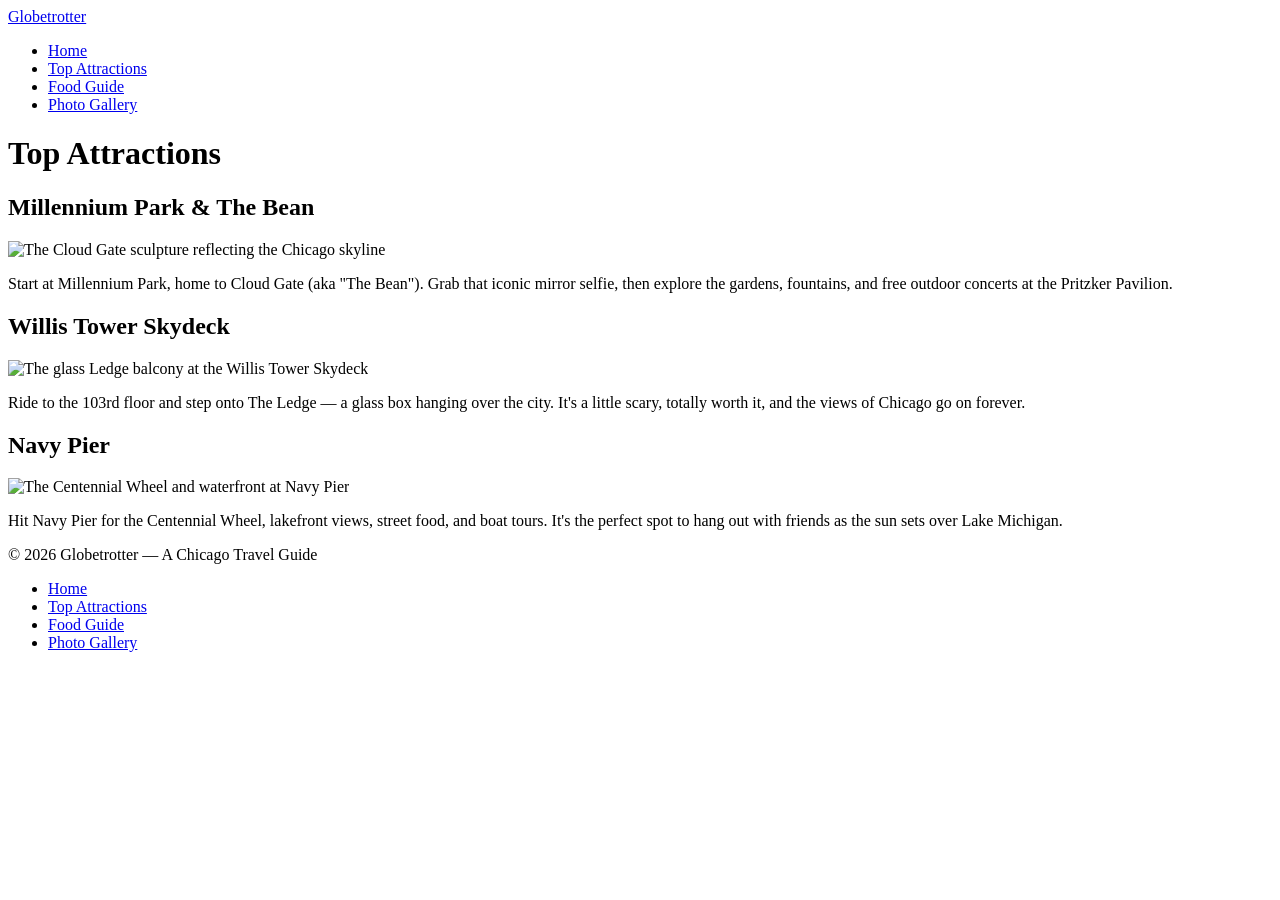
==== attractions.html @ 41d66495 "Step 1 completed with HTML skeleton" ====
<!DOCTYPE html>
<html lang="en">
  <head>
    <meta charset="UTF-8" />
    <meta name="viewport" content="width=device-width, initial-scale=1.0" />
    <title>Globetrotter | Top Attractions</title>
  </head>
  <body>
    <!-- Navigation bar -->
    <nav class="navbar">
      <a href="index.html" class="nav-logo">Globetrotter</a>
      <ul class="nav-links">
        <li><a href="index.html">Home</a></li>
        <li><a href="attractions.html">Top Attractions</a></li>
        <li><a href="food.html">Food Guide</a></li>
        <li><a href="gallery.html">Photo Gallery</a></li>
      </ul>
    </nav>

    <!-- Page title -->
    <header class="page-header">
      <h1>Top Attractions</h1>
    </header>

    <!-- Attraction rows: image card + text card, alternating -->
    <section class="attractions" aria-label="Top Chicago attractions">
      <!-- 1: image card left, text card right -->
      <article class="attraction-row">
        <div class="card card-media">
          <h2>Millennium Park &amp; The Bean</h2>
          <img
            src="images/cloud-gate.jpg"
            alt="The Cloud Gate sculpture reflecting the Chicago skyline"
          />
        </div>
        <div class="card card-text">
          <p>
            Start at Millennium Park, home to Cloud Gate (aka "The Bean"). Grab
            that iconic mirror selfie, then explore the gardens, fountains, and
            free outdoor concerts at the Pritzker Pavilion.
          </p>
        </div>
      </article>

      <!-- 2: text card left, image card right -->
      <article class="attraction-row attraction-row--reverse">
        <div class="card card-media">
          <h2>Willis Tower Skydeck</h2>
          <img
            src="images/willis-tower.jpg"
            alt="The glass Ledge balcony at the Willis Tower Skydeck"
          />
        </div>
        <div class="card card-text">
          <p>
            Ride to the 103rd floor and step onto The Ledge — a glass box
            hanging over the city. It's a little scary, totally worth it, and
            the views of Chicago go on forever.
          </p>
        </div>
      </article>

      <!-- 3: image card left, text card right -->
      <article class="attraction-row">
        <div class="card card-media">
          <h2>Navy Pier</h2>
          <img
            src="images/navy-pier.jpg"
            alt="The Centennial Wheel and waterfront at Navy Pier"
          />
        </div>
        <div class="card card-text">
          <p>
            Hit Navy Pier for the Centennial Wheel, lakefront views, street
            food, and boat tours. It's the perfect spot to hang out with friends
            as the sun sets over Lake Michigan.
          </p>
        </div>
      </article>
    </section>

    <!-- Footer -->
    <footer class="footer">
      <p>&copy; 2026 Globetrotter — A Chicago Travel Guide</p>
      <ul class="footer-links">
        <li><a href="index.html">Home</a></li>
        <li><a href="attractions.html">Top Attractions</a></li>
        <li><a href="food.html">Food Guide</a></li>
        <li><a href="gallery.html">Photo Gallery</a></li>
      </ul>
    </footer>
  </body>
</html>
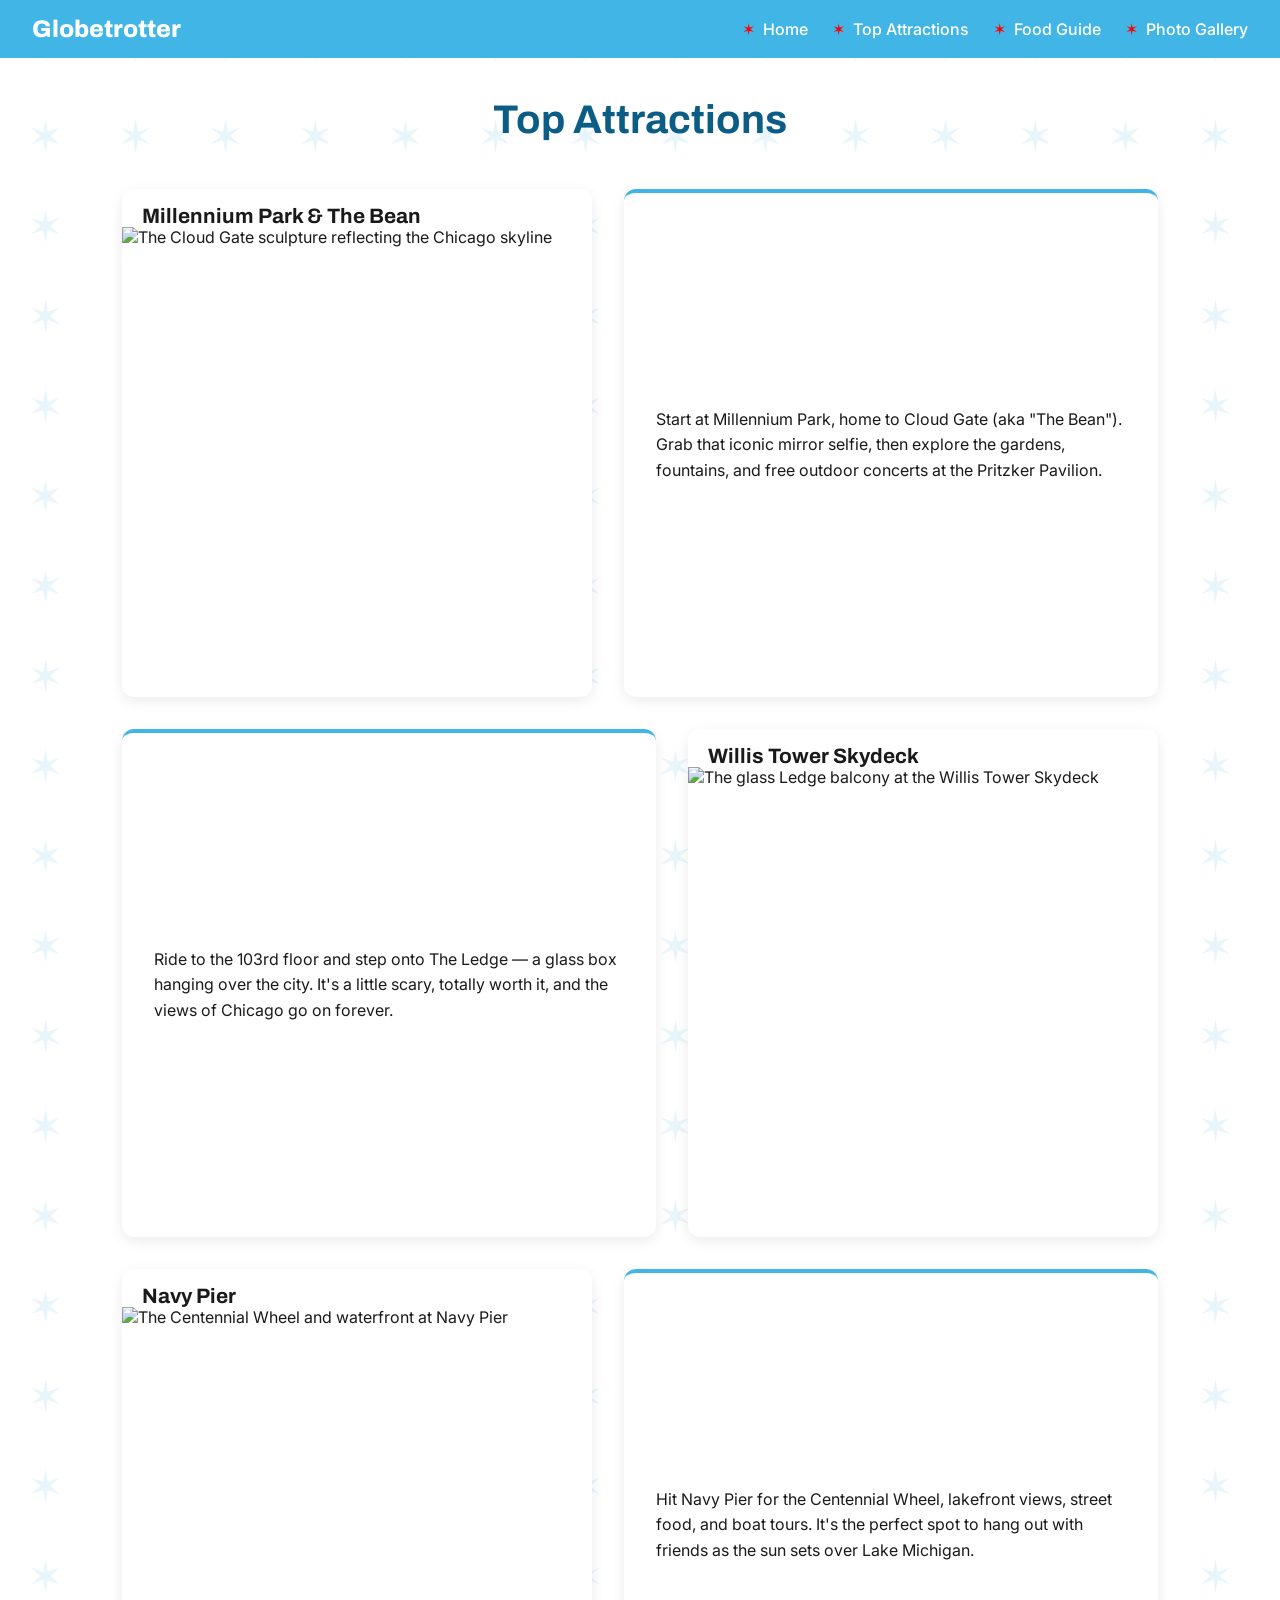
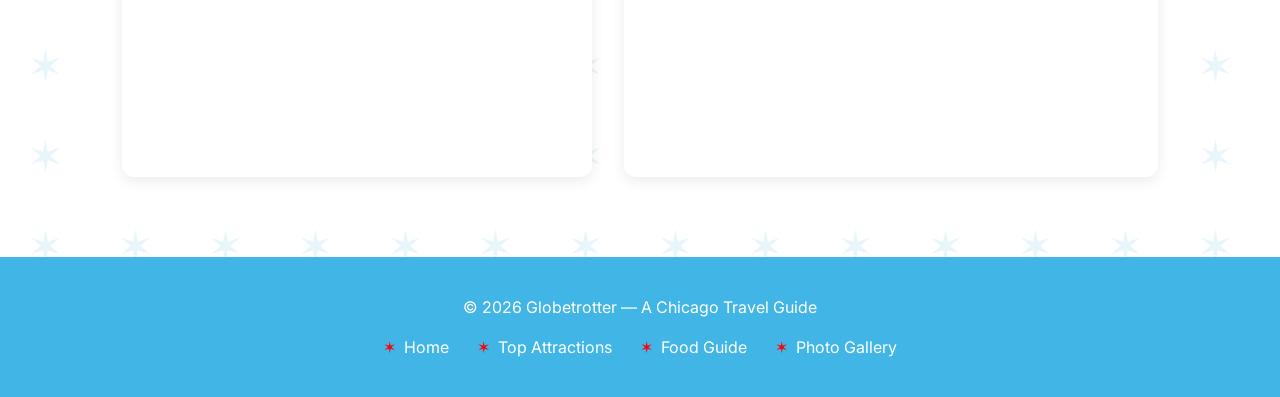
==== commit ef6bb6d2: "Milestone 3 completed" ====
--- a/attractions.html
+++ b/attractions.html
@@ -4,6 +4,7 @@
     <meta charset="UTF-8" />
     <meta name="viewport" content="width=device-width, initial-scale=1.0" />
     <title>Globetrotter | Top Attractions</title>
+    <link rel="stylesheet" href="styles.css" />
   </head>
   <body>
     <!-- Navigation bar -->
--- a/styles.css
+++ b/styles.css
@@ -0,0 +1,369 @@
+@import url("https://fonts.googleapis.com/css2?family=Archivo:wght@600;700;800&family=Inter:wght@400;500;700&display=swap");
+
+/* ==========================================================================
+   Globetrotter — Chicago Travel Guide
+   Color palette inspired by the Chicago flag:
+   light blue stripes, white field, and red six-pointed stars.
+   ========================================================================== */
+
+:root {
+  /* Chicago flag colors */
+  --chicago-blue: #41b6e6; /* flag light blue — primary brand color */
+  --chicago-blue-dark: #0b5d85; /* deeper blue — hover/accent shade */
+  --chicago-red: #ff0000;  /* flag star red — bold accent */
+  --white: #ffffff;        /* flag white field — backgrounds */
+
+  /* Supporting neutrals */
+  --ink: #1a1a1a;          /* dark text for readability */
+  --light-blue-tint: #eaf7fd; /* soft blue for section backgrounds */
+  --gray: #5a5a5a;         /* muted text / captions */
+
+  /* Typography — Archivo for headings (bold, urban), Inter for body (clean) */
+  --font-heading: "Archivo", sans-serif;
+  --font-body: "Inter", sans-serif;
+}
+
+* {
+  box-sizing: border-box;
+}
+
+body {
+  margin: 0;
+  font-family: var(--font-body);
+  color: var(--ink);
+  background-color: var(--white);
+  /* Repeating six-pointed Chicago-flag star pattern (subtle) */
+  background-image: url("data:image/svg+xml,%3Csvg xmlns='http://www.w3.org/2000/svg' width='90' height='90'%3E%3Ctext x='45' y='62' font-family='sans-serif' font-size='44' text-anchor='middle' fill='%2341b6e6' fill-opacity='0.12'%3E%E2%9C%B6%3C/text%3E%3C/svg%3E");
+  background-repeat: repeat;
+}
+
+h1,
+h2,
+h3 {
+  font-family: var(--font-heading);
+}
+
+/* ==========================================================================
+   Navigation bar — logo on the left, links pushed to the right
+   ========================================================================== */
+
+.navbar {
+  display: flex;
+  align-items: center;
+  justify-content: space-between;
+  background-color: var(--chicago-blue);
+  padding: 1rem 2rem;
+}
+
+.nav-logo {
+  font-family: var(--font-heading);
+  font-size: 1.5rem;
+  font-weight: 800;
+  color: var(--white);
+  text-decoration: none;
+  transition: color 0.2s ease;
+}
+
+.nav-logo:hover {
+  color: var(--chicago-blue-dark);
+}
+
+.nav-links {
+  display: flex;
+  gap: 1.5rem;
+  list-style: none;
+  margin: 0;
+  padding: 0;
+}
+
+.nav-links li {
+  display: flex;
+  align-items: center;
+}
+
+.nav-links li::before {
+  content: "\2736"; /* six-pointed star — Chicago flag motif */
+  color: var(--chicago-red);
+  margin-right: 0.5rem;
+}
+
+.nav-links a {
+  color: var(--white);
+  font-weight: 500;
+  text-decoration: none;
+}
+
+.nav-links a:hover {
+  color: var(--chicago-blue-dark);
+}
+
+/* ==========================================================================
+   Hero header — large, centered, text overlaid on the image
+   ========================================================================== */
+
+.hero {
+  position: relative;
+  min-height: 80vh;
+  display: flex;
+  align-items: center;
+  justify-content: center;
+  text-align: center;
+  overflow: hidden;
+}
+
+.hero-image {
+  position: absolute;
+  inset: 0;
+  width: 100%;
+  height: 100%;
+  object-fit: cover;
+}
+
+.hero-overlay {
+  position: relative;
+  max-width: 800px;
+  margin: 1.5rem;
+  padding: 2.5rem;
+  color: var(--white);
+  background-color: rgba(11, 93, 133, 0.5);
+  border-radius: 16px;
+  display: flex;
+  flex-direction: column;
+  align-items: center;
+}
+
+.hero-title {
+  font-size: 3.5rem;
+  margin: 0 0 1rem;
+}
+
+.hero-subtitle {
+  font-size: 1.25rem;
+  line-height: 1.5;
+  margin: 0 0 1.75rem;
+}
+
+.hero-button {
+  display: inline-block;
+  background-color: var(--chicago-red);
+  color: var(--white);
+  font-weight: 700;
+  padding: 0.75rem 2rem;
+  border-radius: 999px;
+  text-decoration: none;
+  transition: background-color 0.2s ease;
+}
+
+.hero-button:hover {
+  background-color: var(--chicago-blue-dark);
+}
+
+/* ==========================================================================
+   Page headers (section titles)
+   ========================================================================== */
+
+.page-header {
+  text-align: center;
+  padding: 2.5rem 1rem 1rem;
+}
+
+.page-header h1 {
+  font-size: 2.5rem;
+  margin: 0;
+  color: var(--chicago-blue-dark);
+}
+
+/* ==========================================================================
+   Cards — shared styling across Home, Attractions, and Food pages
+   White "flag field" cards, rounded corners, soft shadow, blue accent.
+   ========================================================================== */
+
+/* Row wrappers: stack each row, alternation handled by --reverse modifiers */
+.highlights,
+.attractions,
+.food-guide {
+  display: flex;
+  flex-direction: column;
+  gap: 2rem;
+  max-width: 1100px;
+  margin: 0 auto;
+  padding: 2rem;
+}
+
+.feature,
+.attraction-row,
+.food-row {
+  display: flex;
+  gap: 2rem;
+  align-items: stretch;
+}
+
+.feature--reverse,
+.attraction-row--reverse,
+.food-row--reverse {
+  flex-direction: row-reverse;
+}
+
+/* Each half of a row takes equal width */
+.feature-media,
+.feature-text,
+.card {
+  flex: 1;
+  margin: 0;
+}
+
+/* The card surface */
+.feature-text,
+.card {
+  background-color: var(--white);
+  border-radius: 12px;
+  box-shadow: 0 4px 14px rgba(0, 0, 0, 0.08);
+  overflow: hidden;
+}
+
+/* Media (image) cards: square image fills the card */
+.feature-media img,
+.card-media img {
+  width: 100%;
+  aspect-ratio: 1 / 1;
+  object-fit: cover;
+  display: block;
+}
+
+.feature-media {
+  border-radius: 12px;
+  overflow: hidden;
+  box-shadow: 0 4px 14px rgba(0, 0, 0, 0.08);
+}
+
+/* Titles inside media cards (Attractions h2, Food linked title) */
+.card-media h2,
+.card-title {
+  margin: 0;
+  padding: 1rem 1.25rem 0;
+  font-size: 1.3rem;
+}
+
+/* Food card: linked title + address */
+.card-title a {
+  color: var(--chicago-blue-dark);
+  text-decoration: none;
+  transition: color 0.2s ease;
+}
+
+.card-title a:hover {
+  color: var(--chicago-red);
+}
+
+.card-address {
+  display: block;
+  padding: 0.5rem 1.25rem 1.25rem;
+  color: var(--gray);
+  font-style: normal;
+  font-size: 0.9rem;
+}
+
+/* Text cards / feature text blocks */
+.feature-text,
+.card-text {
+  display: flex;
+  flex-direction: column;
+  justify-content: center;
+  padding: 2rem;
+  border-top: 4px solid var(--chicago-blue);
+}
+
+.feature-text h2 {
+  margin-top: 0;
+  color: var(--chicago-blue-dark);
+}
+
+.feature-text p,
+.card-text p {
+  margin: 0;
+  line-height: 1.6;
+}
+
+/* ==========================================================================
+   Gallery cards (Photo Gallery grid)
+   ========================================================================== */
+
+.gallery-grid {
+  display: grid;
+  grid-template-columns: repeat(auto-fit, minmax(250px, 1fr));
+  gap: 1.5rem;
+  max-width: 1100px;
+  margin: 0 auto;
+  padding: 2rem;
+}
+
+.gallery-card {
+  margin: 0;
+  background-color: var(--white);
+  border-radius: 12px;
+  box-shadow: 0 4px 14px rgba(0, 0, 0, 0.08);
+  overflow: hidden;
+}
+
+.gallery-card img {
+  width: 100%;
+  aspect-ratio: 4 / 3;
+  object-fit: cover;
+  display: block;
+}
+
+.gallery-card figcaption {
+  padding: 1rem 1.25rem;
+  color: var(--gray);
+  font-size: 0.95rem;
+  line-height: 1.5;
+  border-top: 4px solid var(--chicago-blue);
+}
+
+/* ==========================================================================
+   Footer — flag blue bar, centered, with six-pointed star bullets
+   (Chicago flag colors + stars as bullets, per decisions.md)
+   ========================================================================== */
+
+.footer {
+  background-color: var(--chicago-blue);
+  color: var(--white);
+  text-align: center;
+  padding: 2.5rem 1rem;
+  margin-top: 3rem;
+}
+
+.footer p {
+  margin: 0 0 1.25rem;
+}
+
+.footer-links {
+  display: flex;
+  justify-content: center;
+  flex-wrap: wrap;
+  gap: 1.75rem;
+  list-style: none;
+  margin: 0;
+  padding: 0;
+}
+
+.footer-links li {
+  display: flex;
+  align-items: center;
+}
+
+.footer-links li::before {
+  content: "\2736"; /* six-pointed star — Chicago flag motif */
+  color: var(--chicago-red);
+  margin-right: 0.5rem;
+}
+
+.footer-links a {
+  color: var(--white);
+  text-decoration: none;
+  transition: color 0.2s ease;
+}
+
+.footer-links a:hover {
+  color: var(--chicago-blue-dark);
+}
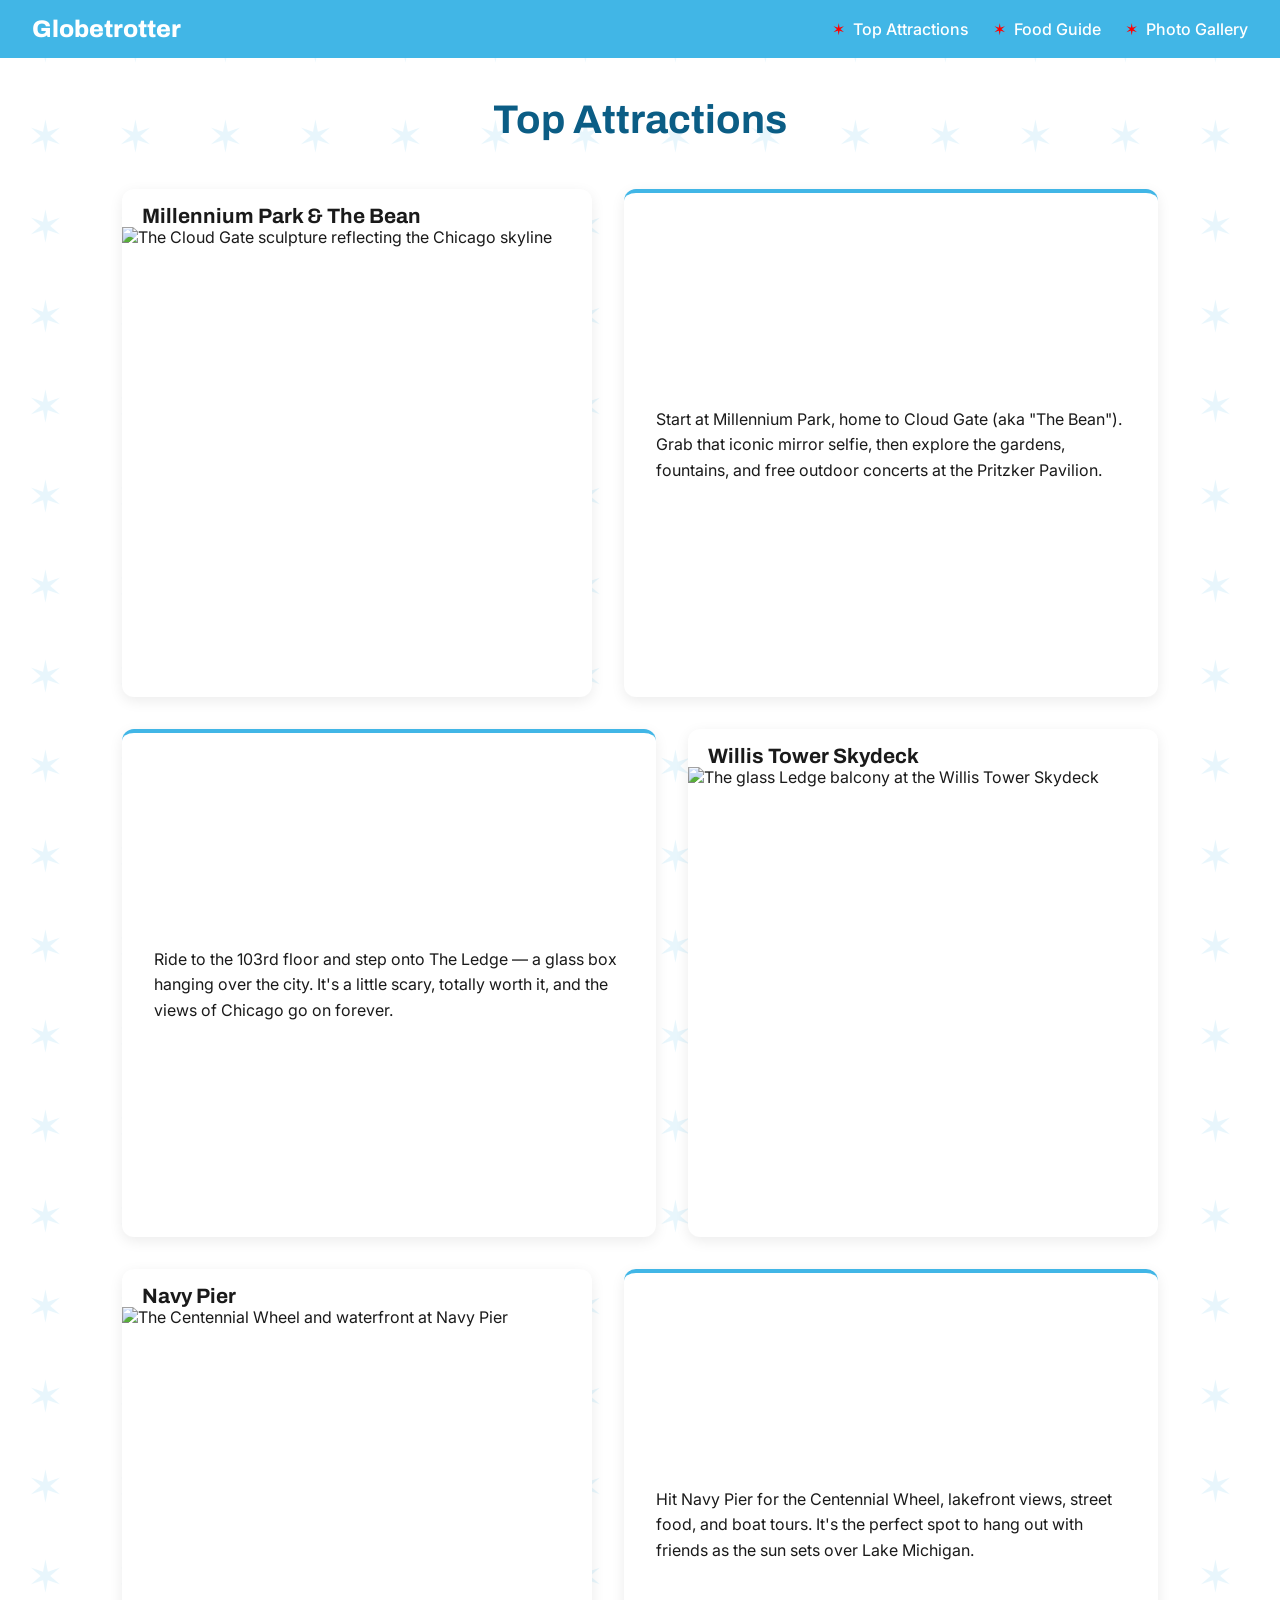
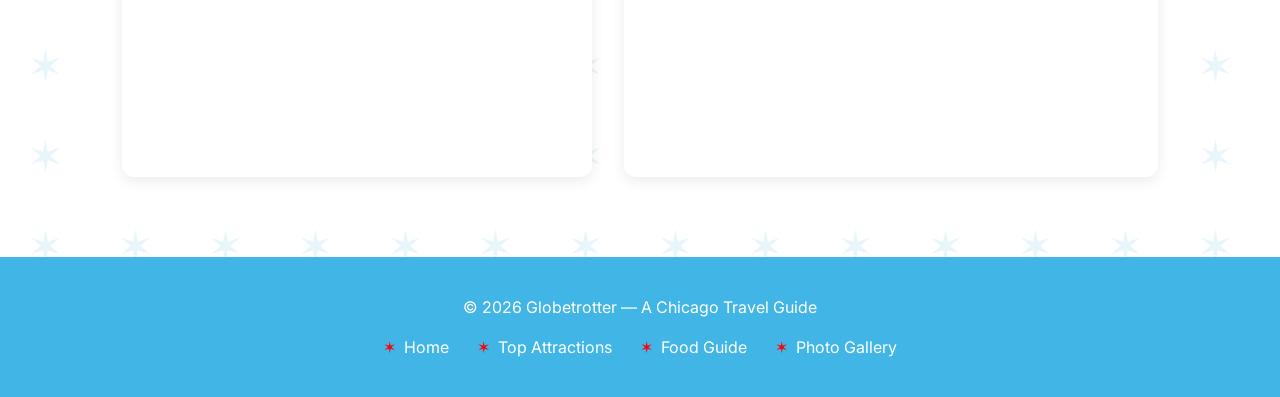
==== commit 19072e84: "Latest missing sign in form" ====
--- a/attractions.html
+++ b/attractions.html
@@ -10,8 +10,13 @@
     <!-- Navigation bar -->
     <nav class="navbar">
       <a href="index.html" class="nav-logo">Globetrotter</a>
+      <input type="checkbox" id="nav-toggle" class="nav-toggle" />
+      <label for="nav-toggle" class="nav-toggle-label" aria-label="Toggle navigation menu">
+        <span></span>
+        <span></span>
+        <span></span>
+      </label>
       <ul class="nav-links">
-        <li><a href="index.html">Home</a></li>
         <li><a href="attractions.html">Top Attractions</a></li>
         <li><a href="food.html">Food Guide</a></li>
         <li><a href="gallery.html">Photo Gallery</a></li>
@@ -30,7 +35,7 @@
         <div class="card card-media">
           <h2>Millennium Park &amp; The Bean</h2>
           <img
-            src="images/cloud-gate.jpg"
+            src="https://secretchicago.com/wp-content/uploads/2023/03/The-Bean-scaled.jpg"
             alt="The Cloud Gate sculpture reflecting the Chicago skyline"
           />
         </div>
@@ -48,7 +53,7 @@
         <div class="card card-media">
           <h2>Willis Tower Skydeck</h2>
           <img
-            src="images/willis-tower.jpg"
+            src="https://media.tacdn.com/media/attractions-splice-spp-674x446/08/3a/a7/20.jpg"
             alt="The glass Ledge balcony at the Willis Tower Skydeck"
           />
         </div>
@@ -66,7 +71,7 @@
         <div class="card card-media">
           <h2>Navy Pier</h2>
           <img
-            src="images/navy-pier.jpg"
+            src="https://nfaausa.com/images/news/67a6309136913_winter-at-navy-pier-winter-wheel-2-scaled.jpg"
             alt="The Centennial Wheel and waterfront at Navy Pier"
           />
         </div>
--- a/styles.css
+++ b/styles.css
@@ -51,8 +51,9 @@
   display: flex;
   align-items: center;
   justify-content: space-between;
+  flex-wrap: wrap;
   background-color: var(--chicago-blue);
-  padding: 1rem 2rem;
+  padding: 1rem 1.25rem;
 }
 
 .nav-logo {
@@ -68,12 +69,57 @@
   color: var(--chicago-blue-dark);
 }
 
+/* Hamburger widget (mobile). Hidden checkbox toggles the menu, no JS needed. */
+.nav-toggle {
+  display: none;
+}
+
+.nav-toggle-label {
+  display: flex;
+  flex-direction: column;
+  justify-content: center;
+  gap: 5px;
+  cursor: pointer;
+}
+
+.nav-toggle-label span {
+  display: block;
+  width: 26px;
+  height: 3px;
+  background-color: var(--white);
+  border-radius: 2px;
+}
+
+.song {
+    text-align: center;
+    padding: 2rem 1.25rem;
+  }
+  
+  .song h2 {
+    color: var(--chicago-blue-dark);
+  }
+  
+  .song iframe {
+    width: 100%;
+    max-width: 560px;
+    aspect-ratio: 16 / 9;
+    height: auto;
+    border-radius: 12px;
+  }
+
+/* Mobile-first: menu is a stacked column, hidden until the widget is tapped */
 .nav-links {
-  display: flex;
-  gap: 1.5rem;
+  display: none;
+  flex-direction: column;
+  gap: 0.75rem;
+  width: 100%;
+  margin: 1rem 0 0;
+  padding: 0;
   list-style: none;
-  margin: 0;
-  padding: 0;
+}
+
+.nav-toggle:checked ~ .nav-links {
+  display: flex;
 }
 
 .nav-links li {
@@ -133,7 +179,7 @@
 }
 
 .hero-title {
-  font-size: 3.5rem;
+  font-size: 2.25rem;
   margin: 0 0 1rem;
 }
 
@@ -187,21 +233,18 @@
   gap: 2rem;
   max-width: 1100px;
   margin: 0 auto;
-  padding: 2rem;
-}
-
+  padding: 1.25rem;
+}
+
+/* Mobile-first: each row stacks (image on top, text below).
+   Side-by-side and alternation kick in at the desktop breakpoint. */
 .feature,
 .attraction-row,
 .food-row {
   display: flex;
-  gap: 2rem;
+  flex-direction: column;
+  gap: 1.5rem;
   align-items: stretch;
-}
-
-.feature--reverse,
-.attraction-row--reverse,
-.food-row--reverse {
-  flex-direction: row-reverse;
 }
 
 /* Each half of a row takes equal width */
@@ -367,3 +410,58 @@
 .footer-links a:hover {
   color: var(--chicago-blue-dark);
 }
+
+/* ==========================================================================
+   Responsive breakpoints (mobile-first)
+   Base styles above target Mobile (min-width: 320px).
+   ========================================================================== */
+
+/* Tablet — show the full horizontal nav, hide the hamburger widget */
+@media (min-width: 768px) {
+  .navbar {
+    flex-wrap: nowrap;
+    padding: 1rem 2rem;
+  }
+
+  .nav-toggle-label {
+    display: none;
+  }
+
+  .nav-links {
+    display: flex;
+    flex-direction: row;
+    width: auto;
+    margin: 0;
+    gap: 1.5rem;
+  }
+
+  .highlights,
+  .attractions,
+  .food-guide {
+    padding: 2rem;
+  }
+
+  .hero-title {
+    font-size: 3rem;
+  }
+}
+
+/* Desktop — card rows go side by side and alternate sides */
+@media (min-width: 1024px) {
+  .feature,
+  .attraction-row,
+  .food-row {
+    flex-direction: row;
+    gap: 2rem;
+  }
+
+  .feature--reverse,
+  .attraction-row--reverse,
+  .food-row--reverse {
+    flex-direction: row-reverse;
+  }
+
+  .hero-title {
+    font-size: 3.5rem;
+  }
+}
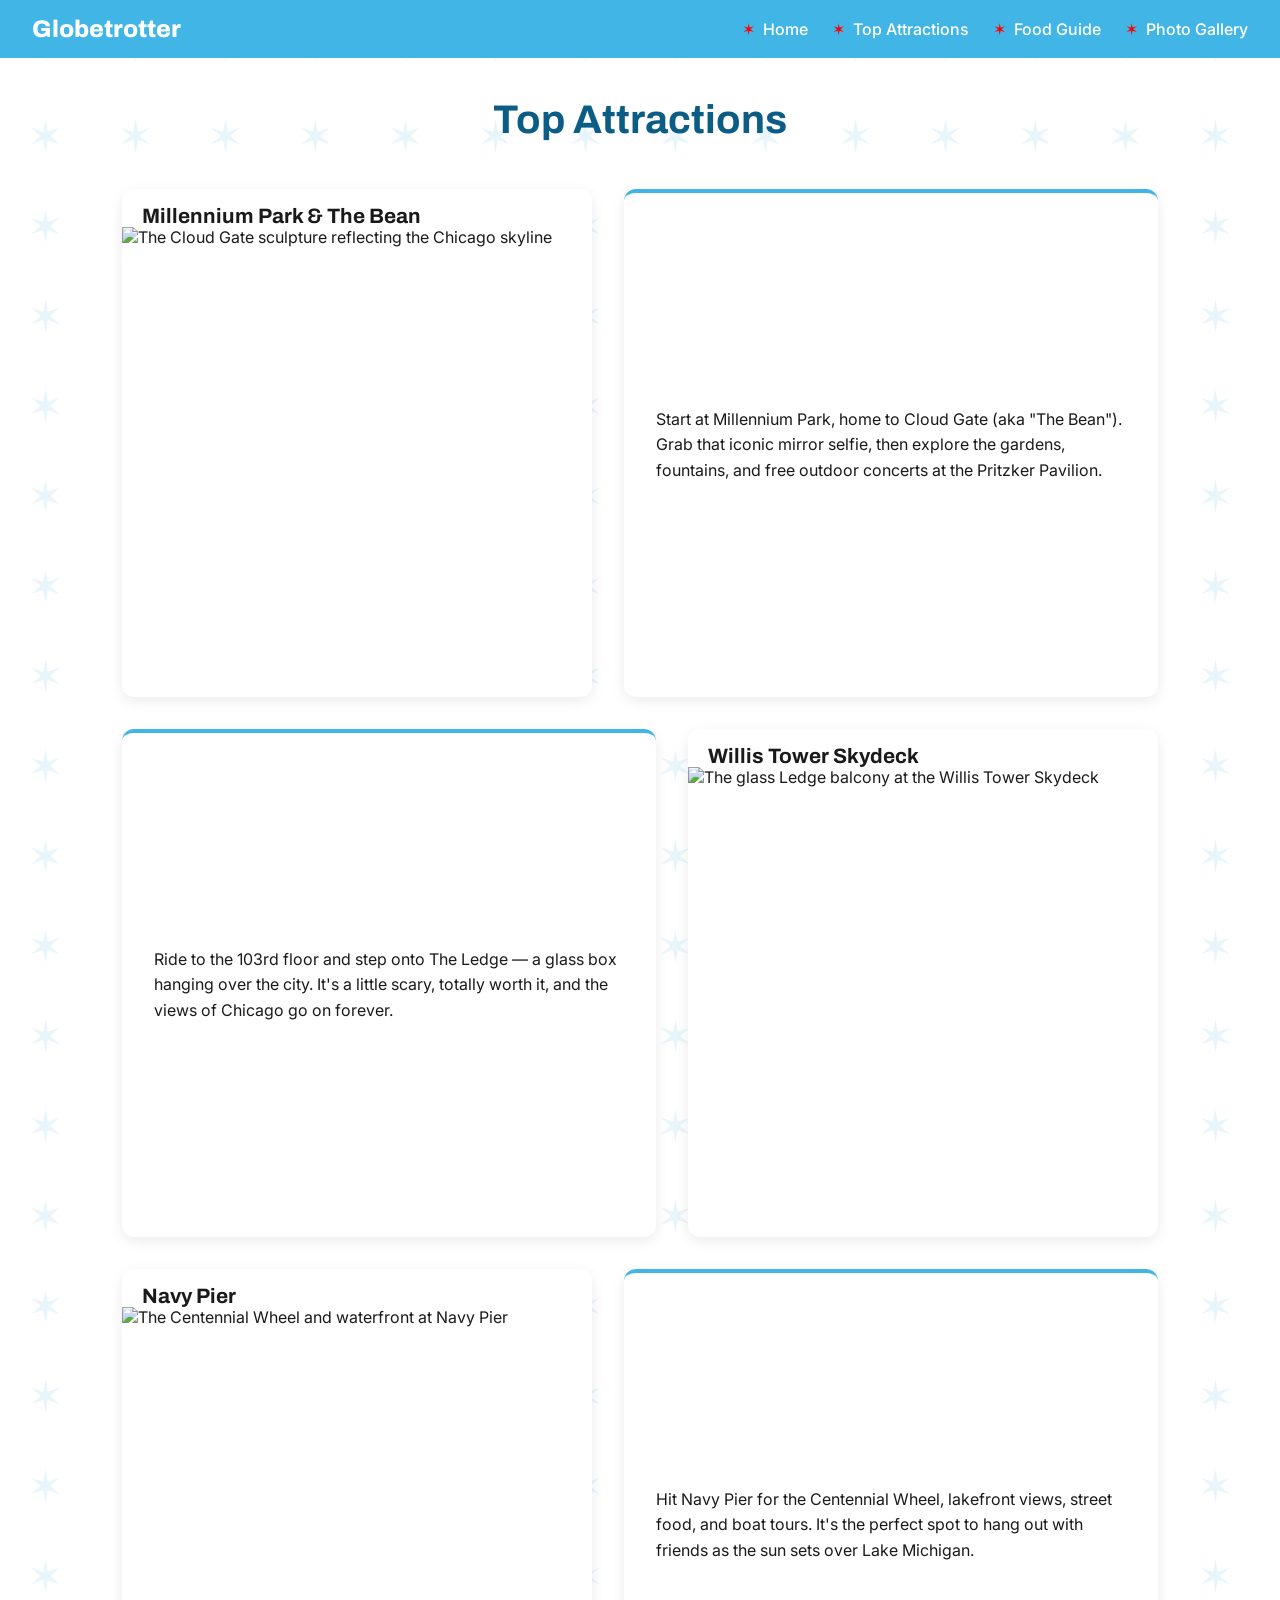
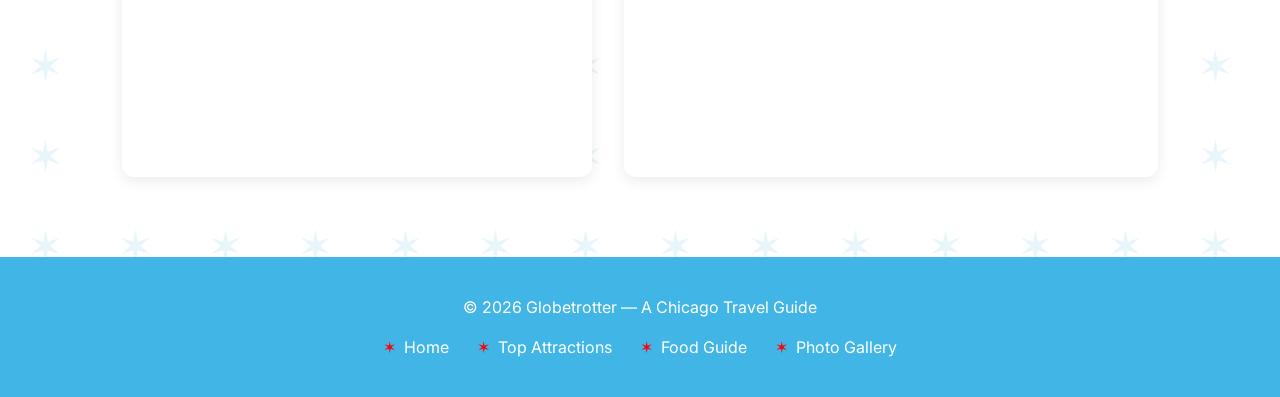
==== commit b5ad750d: "home link readded" ====
--- a/attractions.html
+++ b/attractions.html
@@ -17,6 +17,7 @@
         <span></span>
       </label>
       <ul class="nav-links">
+        <li><a href="index.html">Home</a></li>
         <li><a href="attractions.html">Top Attractions</a></li>
         <li><a href="food.html">Food Guide</a></li>
         <li><a href="gallery.html">Photo Gallery</a></li>
--- a/styles.css
+++ b/styles.css
@@ -90,22 +90,80 @@
   border-radius: 2px;
 }
 
+/* Song + sign-in: stacked on mobile, side by side on wider screens */
 .song {
-    text-align: center;
-    padding: 2rem 1.25rem;
-  }
-  
-  .song h2 {
-    color: var(--chicago-blue-dark);
-  }
-  
-  .song iframe {
-    width: 100%;
-    max-width: 560px;
-    aspect-ratio: 16 / 9;
-    height: auto;
-    border-radius: 12px;
-  }
+  display: flex;
+  flex-wrap: wrap;
+  justify-content: center;
+  align-items: stretch;
+  gap: 2rem;
+  max-width: 1100px;
+  margin: 0 auto;
+  padding: 2rem 1.25rem;
+}
+
+.song-player {
+  flex: 1;
+  min-width: 280px;
+  text-align: center;
+}
+
+.song h2 {
+  margin-top: 0;
+  color: var(--chicago-blue-dark);
+}
+
+.song-player iframe {
+  width: 100%;
+  max-width: 560px;
+  aspect-ratio: 16 / 9;
+  height: auto;
+  border-radius: 12px;
+}
+
+/* Sign-in form (no functionality — visual only) */
+.signin {
+  flex: 1;
+  min-width: 280px;
+  display: flex;
+  flex-direction: column;
+  gap: 0.75rem;
+  padding: 2rem;
+  background-color: var(--white);
+  border-radius: 12px;
+  box-shadow: 0 4px 14px rgba(0, 0, 0, 0.08);
+  border-top: 4px solid var(--chicago-blue);
+}
+
+.signin label {
+  font-weight: 500;
+  font-size: 0.9rem;
+}
+
+.signin input {
+  padding: 0.6rem 0.75rem;
+  border: 1px solid #cccccc;
+  border-radius: 8px;
+  font-family: var(--font-body);
+  font-size: 1rem;
+}
+
+.signin button {
+  margin-top: 0.5rem;
+  border: none;
+  cursor: pointer;
+}
+
+.signin-note {
+  margin: 0;
+  text-align: center;
+  font-size: 0.85rem;
+  color: var(--gray);
+}
+
+.signin-note a {
+  color: var(--chicago-blue-dark);
+}
 
 /* Mobile-first: menu is a stacked column, hidden until the widget is tapped */
 .nav-links {
